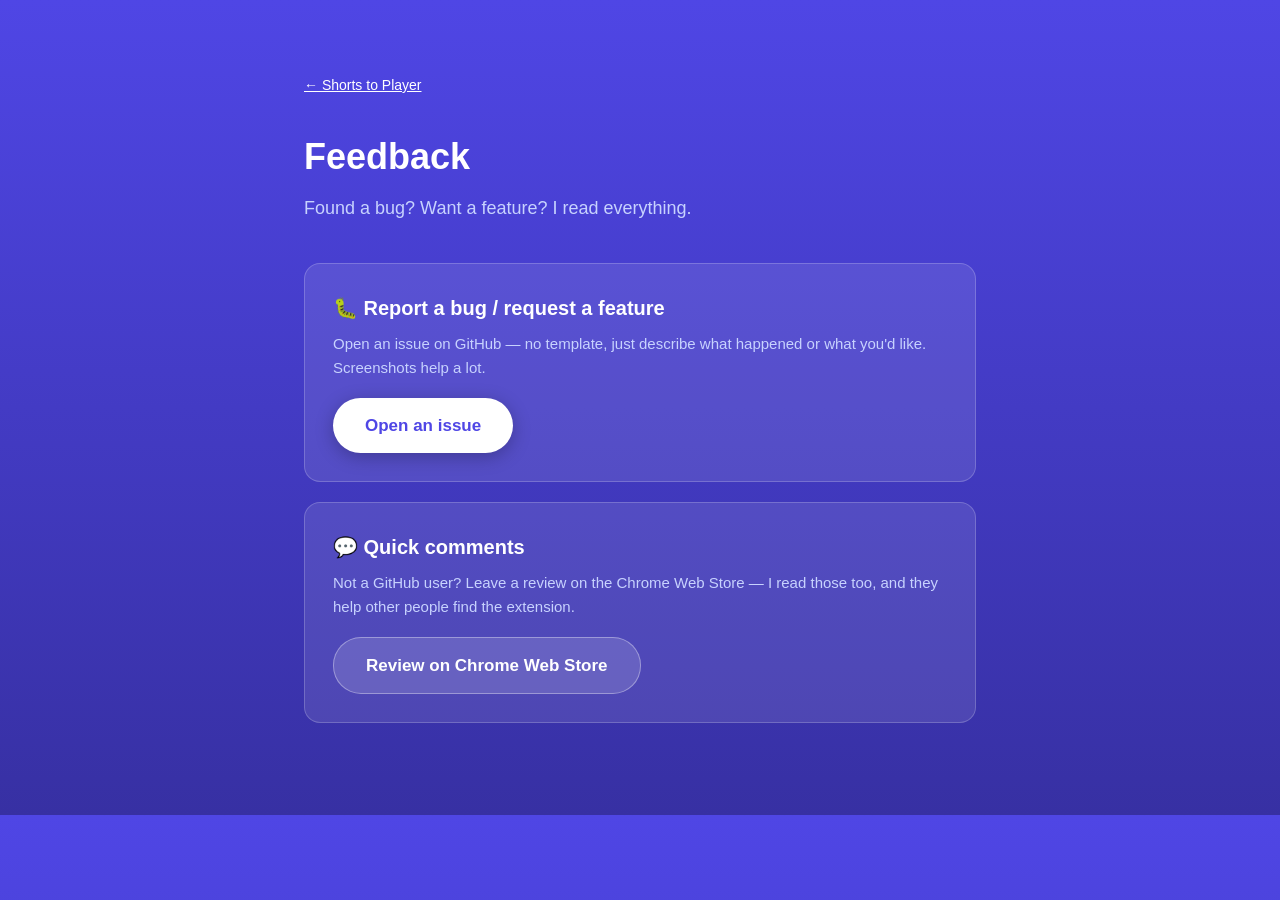
==== docs/feedback.html @ 7dd5aaad "Shorts to Player v1.1.0: extension, store assets, landing page Co-Authored-By: Claude Fable 5 <norep" ====
<!DOCTYPE html>
<html lang="en">
<head>
  <meta charset="UTF-8" />
  <meta name="viewport" content="width=device-width, initial-scale=1" />
  <title>Feedback — Shorts to Player</title>
  <link rel="icon" href="icon128.png" />
  <link rel="stylesheet" href="style.css" />
</head>
<body>
  <div class="page">
    <a class="back" href="index.html">← Shorts to Player</a>
    <h1>Feedback</h1>
    <p class="lead">Found a bug? Want a feature? I read everything.</p>

    <div class="card">
      <h2>🐛 Report a bug / request a feature</h2>
      <p>Open an issue on GitHub — no template, just describe what happened or what you'd like. Screenshots help a lot.</p>
      <a class="btn btn-primary" href="https://github.com/jaekkang/shorts-to-player/issues/new">Open an issue</a>
    </div>

    <div class="card">
      <h2>💬 Quick comments</h2>
      <p>Not a GitHub user? Leave a review on the Chrome Web Store — I read those too, and they help other people find the extension.</p>
      <a class="btn btn-ghost" style="margin-left:0" href="#" id="review">Review on Chrome Web Store</a>
    </div>
  </div>
</body>
</html>
---- docs/style.css ----
:root {
  --indigo: #4f46e5;
  --indigo-dark: #3730a3;
  --ink: #111827;
  --paper: #ffffff;
  --muted: #c7d2fe;
  --grey: #6b7280;
}

* { margin: 0; padding: 0; box-sizing: border-box; }

body {
  font-family: -apple-system, BlinkMacSystemFont, "Segoe UI", Roboto, sans-serif;
  background: linear-gradient(180deg, #4f46e5 0%, #3730a3 100%);
  color: #fff;
  line-height: 1.6;
}

.wrap {
  max-width: 960px;
  margin: 0 auto;
  padding: 0 24px;
}

header.hero {
  text-align: center;
  padding: 96px 24px 72px;
}

.hero .logo {
  width: 96px;
  height: 96px;
  border-radius: 22px;
  margin-bottom: 28px;
  box-shadow: 0 8px 30px rgba(0, 0, 0, 0.3);
}

.hero h1 {
  font-size: clamp(32px, 6vw, 52px);
  font-weight: 800;
  letter-spacing: -0.02em;
}

.hero p.tagline {
  font-size: clamp(16px, 2.5vw, 21px);
  color: var(--muted);
  margin: 16px auto 36px;
  max-width: 640px;
}

.btn {
  display: inline-block;
  padding: 14px 32px;
  border-radius: 28px;
  font-size: 17px;
  font-weight: 700;
  text-decoration: none;
  transition: transform 0.15s ease, box-shadow 0.15s ease;
}

.btn:hover { transform: translateY(-2px); }

.btn-primary {
  background: #fff;
  color: var(--indigo);
  box-shadow: 0 4px 18px rgba(0, 0, 0, 0.25);
}

.btn-ghost {
  background: rgba(255, 255, 255, 0.14);
  color: #fff;
  border: 1px solid rgba(255, 255, 255, 0.35);
  margin-left: 12px;
}

section.feature {
  padding: 72px 24px;
  text-align: center;
}

section.feature:nth-of-type(even) {
  background: rgba(0, 0, 0, 0.14);
}

.feature h2 {
  font-size: clamp(26px, 4vw, 38px);
  font-weight: 800;
  letter-spacing: -0.01em;
}

.feature p.sub {
  color: var(--muted);
  font-size: clamp(15px, 2vw, 19px);
  margin: 12px auto 48px;
  max-width: 620px;
}

/* ===== mockups ===== */
.mock-row {
  display: flex;
  align-items: center;
  justify-content: center;
  gap: 40px;
  flex-wrap: wrap;
}

.shorts-card {
  width: 200px;
  height: 356px;
  background: var(--ink);
  border-radius: 18px;
  position: relative;
  display: flex;
  align-items: center;
  justify-content: center;
  box-shadow: 0 10px 30px rgba(0, 0, 0, 0.35);
}

.shorts-card .tag {
  position: absolute;
  bottom: 14px;
  left: 14px;
  color: #9ca3af;
  font-size: 13px;
  font-weight: 700;
}

.play-tri {
  width: 0;
  height: 0;
  border-top: 22px solid transparent;
  border-bottom: 22px solid transparent;
  border-left: 34px solid #fff;
}

.arrow {
  font-size: 48px;
  font-weight: 800;
}

.player-card {
  width: 380px;
  max-width: 90vw;
  background: #fff;
  border-radius: 18px;
  padding: 14px;
  box-shadow: 0 10px 30px rgba(0, 0, 0, 0.35);
}

.player-card .screen {
  background: var(--ink);
  border-radius: 10px;
  height: 210px;
  display: flex;
  align-items: center;
  justify-content: center;
}

.player-card .seek {
  margin: 16px 4px 8px;
  height: 6px;
  border-radius: 3px;
  background: #e5e7eb;
  position: relative;
}

.player-card .seek .prog {
  width: 60%;
  height: 100%;
  border-radius: 3px;
  background: var(--indigo);
}

.player-card .seek .head {
  position: absolute;
  left: 60%;
  top: 50%;
  transform: translate(-50%, -50%);
  width: 14px;
  height: 14px;
  border-radius: 50%;
  background: var(--indigo);
}

.player-card .meta {
  display: flex;
  justify-content: space-between;
  color: var(--grey);
  font-size: 13px;
  font-weight: 600;
  padding: 4px;
}

/* popup mockup */
.popup-card {
  width: 340px;
  max-width: 90vw;
  margin: 0 auto;
  background: #fff;
  color: #202124;
  border-radius: 18px;
  padding: 24px 26px;
  text-align: left;
  box-shadow: 0 10px 30px rgba(0, 0, 0, 0.35);
}

.popup-card h3 { font-size: 19px; margin-bottom: 14px; }

.popup-card .group-label {
  font-size: 11px;
  font-weight: 700;
  color: var(--grey);
  letter-spacing: 0.04em;
  margin-bottom: 6px;
}

.popup-card .opt {
  display: flex;
  align-items: center;
  gap: 10px;
  padding: 7px 0;
  font-size: 15px;
}

.radio {
  width: 18px;
  height: 18px;
  border-radius: 50%;
  border: 2.5px solid #d1d5db;
  flex-shrink: 0;
}

.radio.on {
  border-color: var(--indigo);
  position: relative;
}

.radio.on::after {
  content: "";
  position: absolute;
  inset: 3px;
  border-radius: 50%;
  background: var(--indigo);
}

.popup-card .toggle-row {
  display: flex;
  justify-content: space-between;
  align-items: center;
  border-top: 1px solid #eee;
  margin-top: 12px;
  padding-top: 14px;
  font-size: 15px;
}

.switch {
  width: 44px;
  height: 26px;
  border-radius: 13px;
  background: var(--indigo);
  position: relative;
  flex-shrink: 0;
}

.switch::after {
  content: "";
  position: absolute;
  top: 3px;
  right: 3px;
  width: 20px;
  height: 20px;
  border-radius: 50%;
  background: #fff;
}

/* floating button mockup */
.float-btn {
  position: absolute;
  top: 20px;
  right: -60px;
  background: var(--indigo);
  color: #fff;
  font-size: 14px;
  font-weight: 700;
  padding: 10px 18px;
  border-radius: 22px;
  box-shadow: 0 4px 14px rgba(0, 0, 0, 0.4);
  white-space: nowrap;
}

@media (max-width: 560px) {
  .float-btn { right: -20px; }
}

footer {
  text-align: center;
  padding: 56px 24px 72px;
  color: var(--muted);
  font-size: 14px;
}

footer a { color: #fff; }

footer .links { margin-bottom: 12px; }

footer .links a { margin: 0 10px; }

/* feedback / privacy pages */
.page {
  max-width: 720px;
  margin: 0 auto;
  padding: 72px 24px;
}

.page h1 { font-size: 36px; font-weight: 800; margin-bottom: 8px; }

.page p.lead { color: var(--muted); font-size: 18px; margin-bottom: 40px; }

.card {
  background: rgba(255, 255, 255, 0.1);
  border: 1px solid rgba(255, 255, 255, 0.2);
  border-radius: 16px;
  padding: 28px;
  margin-bottom: 20px;
}

.card h2 { font-size: 20px; margin-bottom: 8px; }

.card p { color: var(--muted); font-size: 15px; margin-bottom: 18px; }

.page.privacy h2 { font-size: 20px; margin: 32px 0 8px; }

.page.privacy p, .page.privacy li { color: var(--muted); font-size: 15px; }

.page.privacy ul { padding-left: 22px; }

.back { display: inline-block; margin-bottom: 32px; color: #fff; font-size: 14px; }
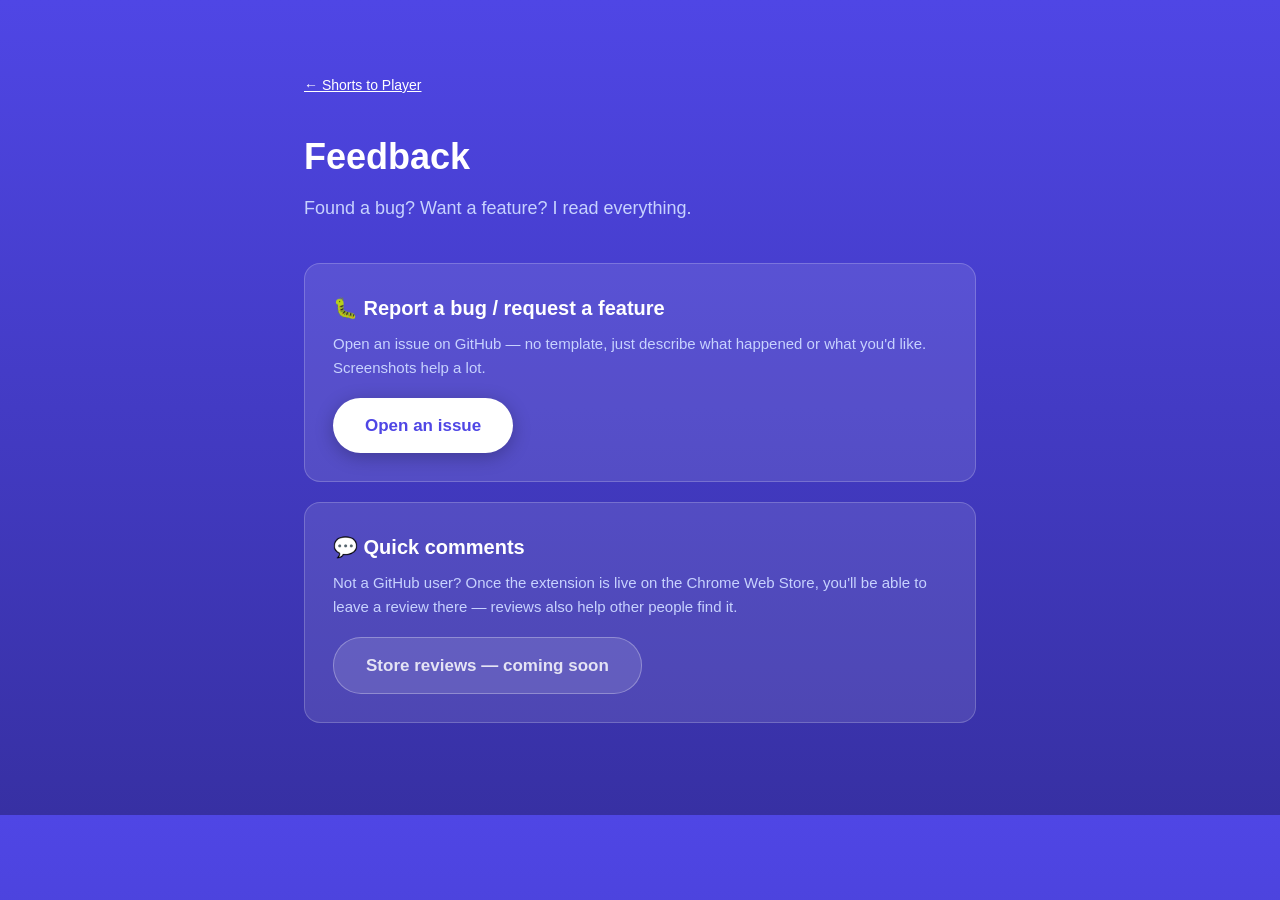
==== commit e9ce5a1e: "Mark install button as coming soon until store listing is live Co-Authored-By: Claude Fable 5 <norep" ====
--- a/docs/feedback.html
+++ b/docs/feedback.html
@@ -21,8 +21,8 @@
 
     <div class="card">
       <h2>💬 Quick comments</h2>
-      <p>Not a GitHub user? Leave a review on the Chrome Web Store — I read those too, and they help other people find the extension.</p>
-      <a class="btn btn-ghost" style="margin-left:0" href="#" id="review">Review on Chrome Web Store</a>
+      <p>Not a GitHub user? Once the extension is live on the Chrome Web Store, you'll be able to leave a review there — reviews also help other people find it.</p>
+      <span class="btn btn-ghost" style="margin-left:0; opacity:.85; cursor:default;">Store reviews — coming soon</span>
     </div>
   </div>
 </body>
